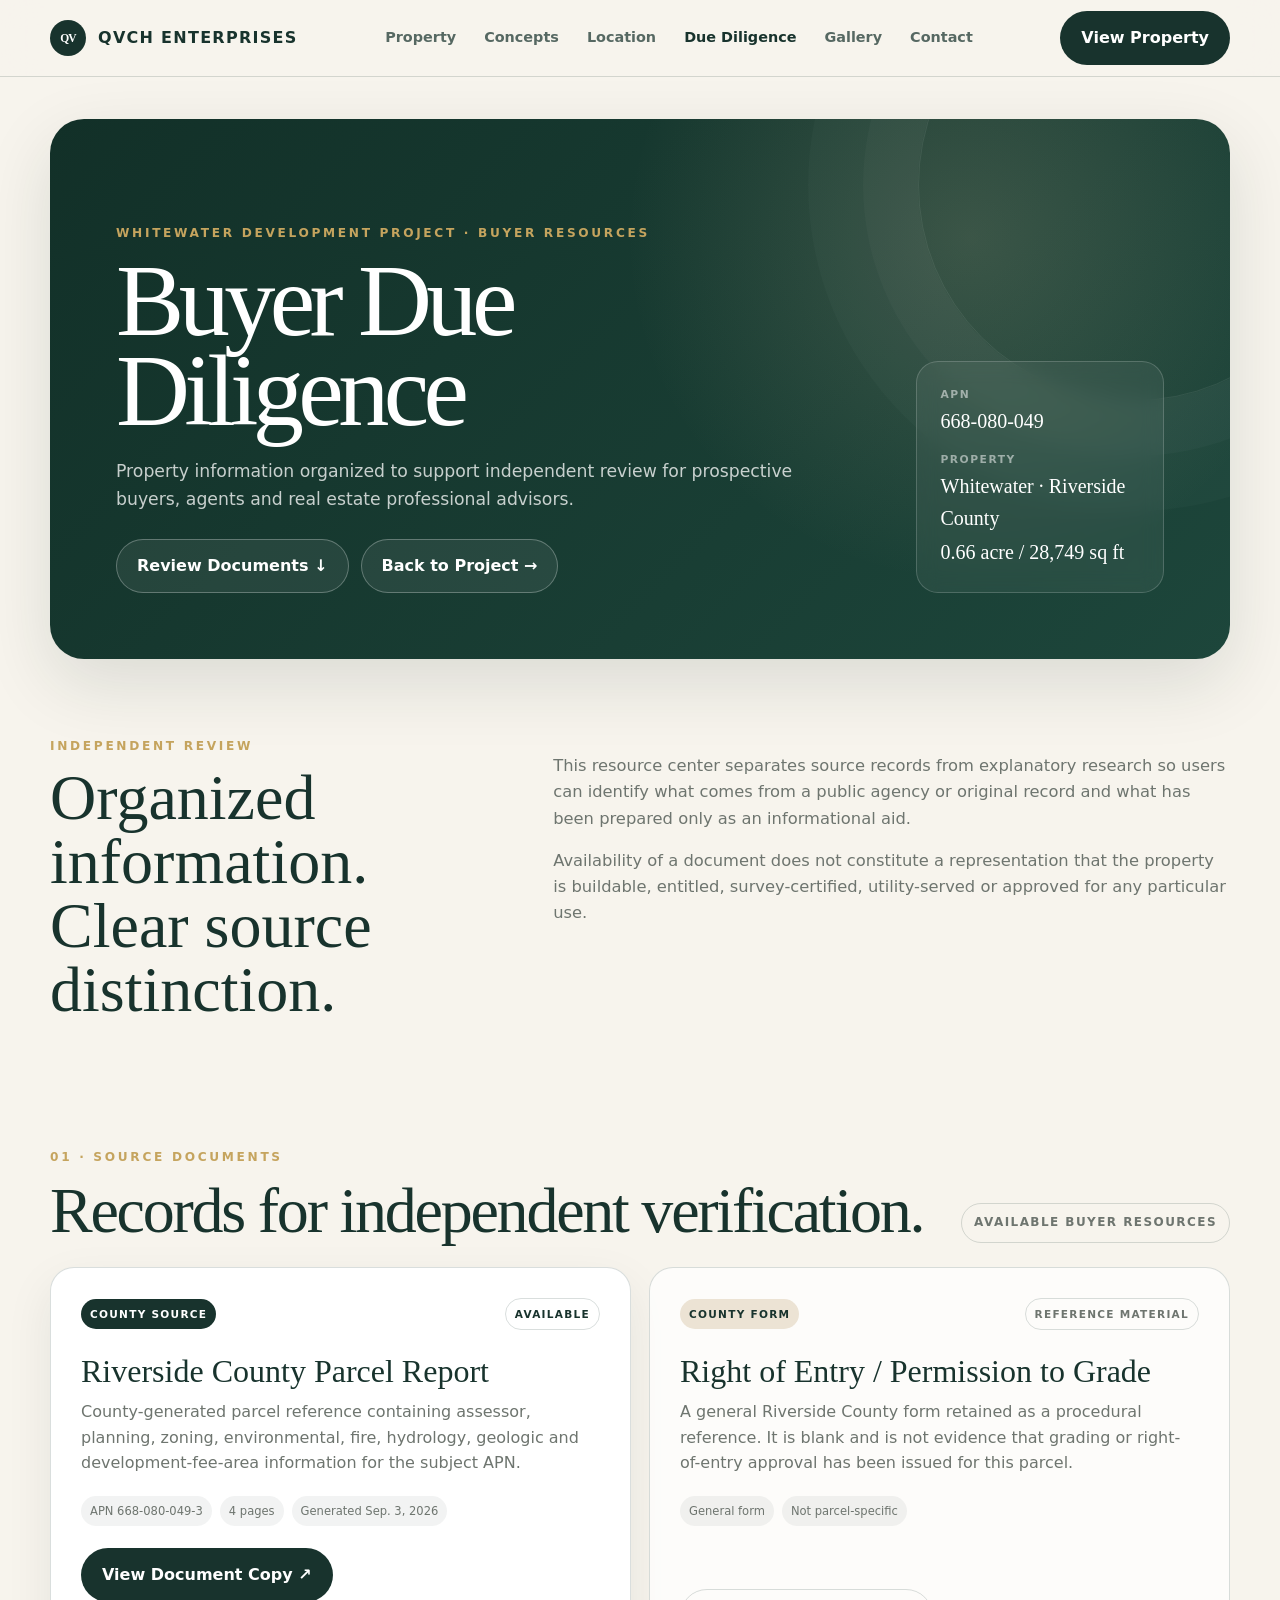
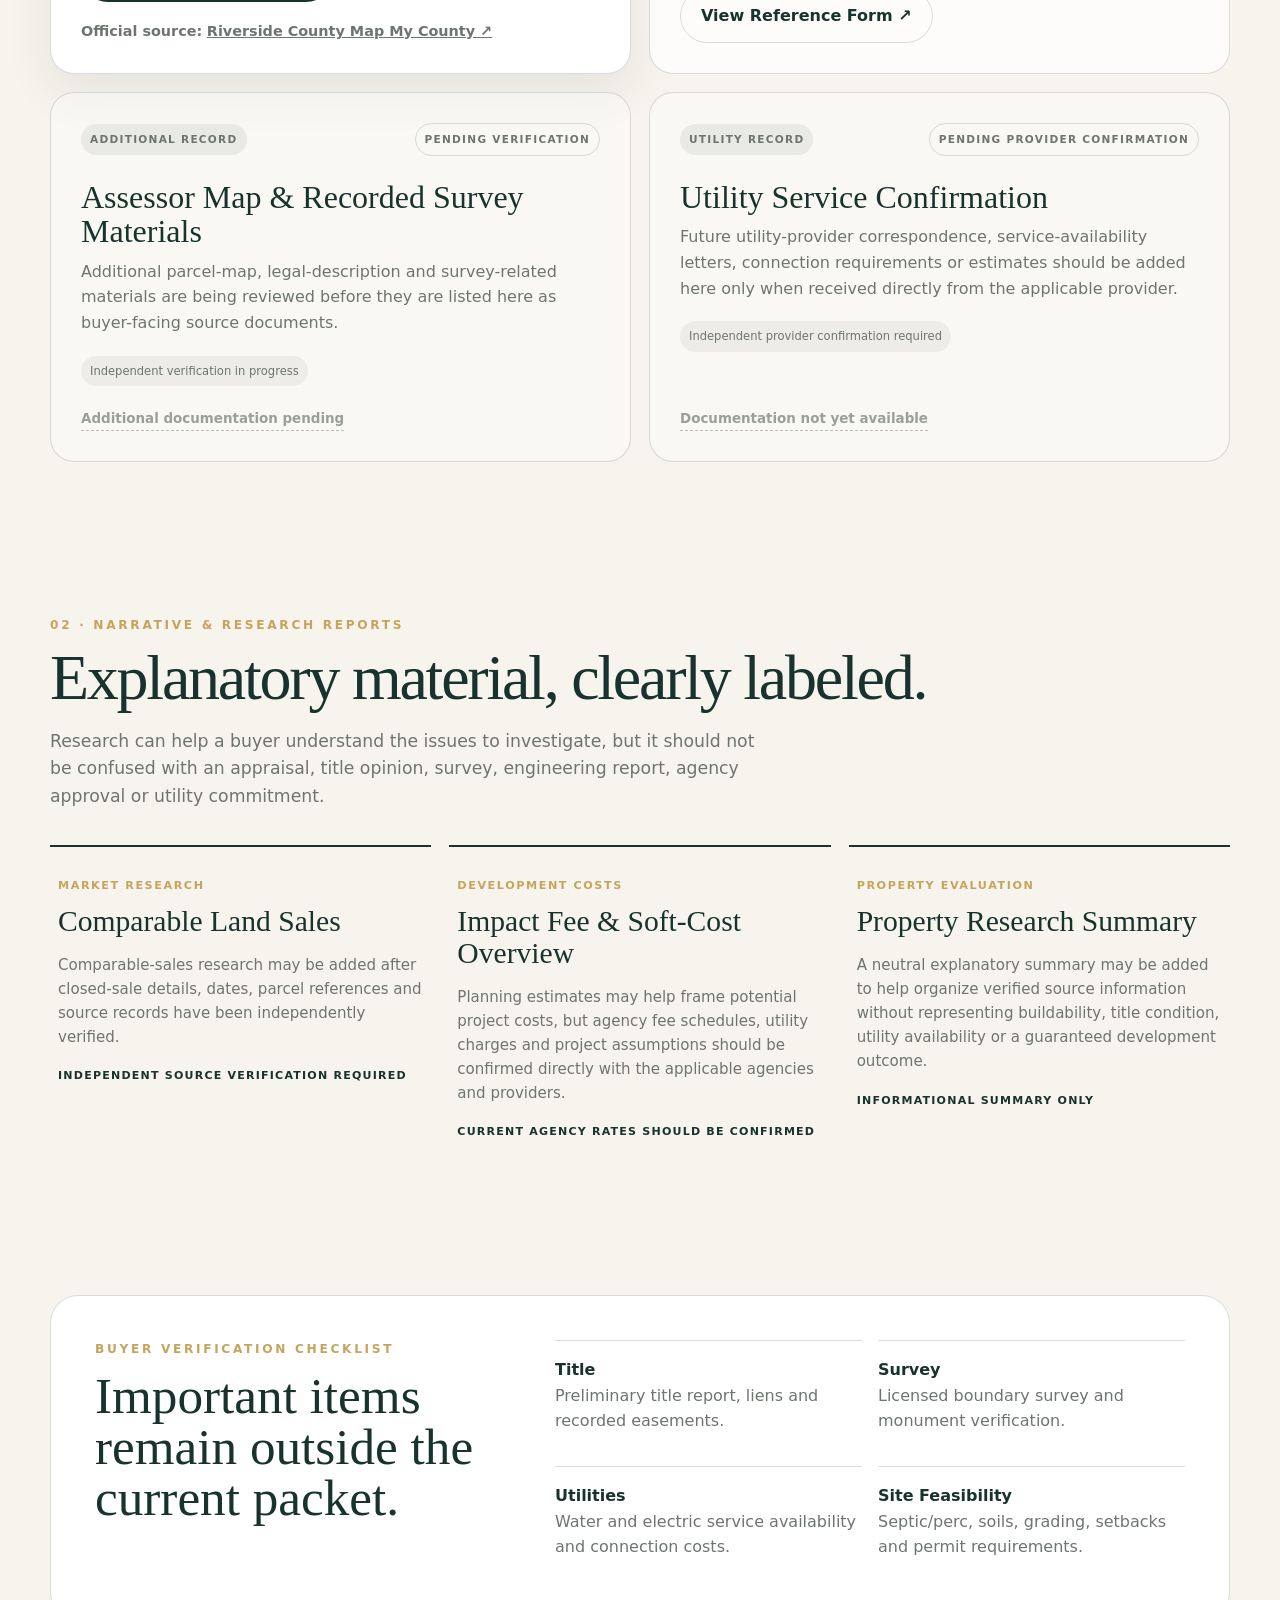
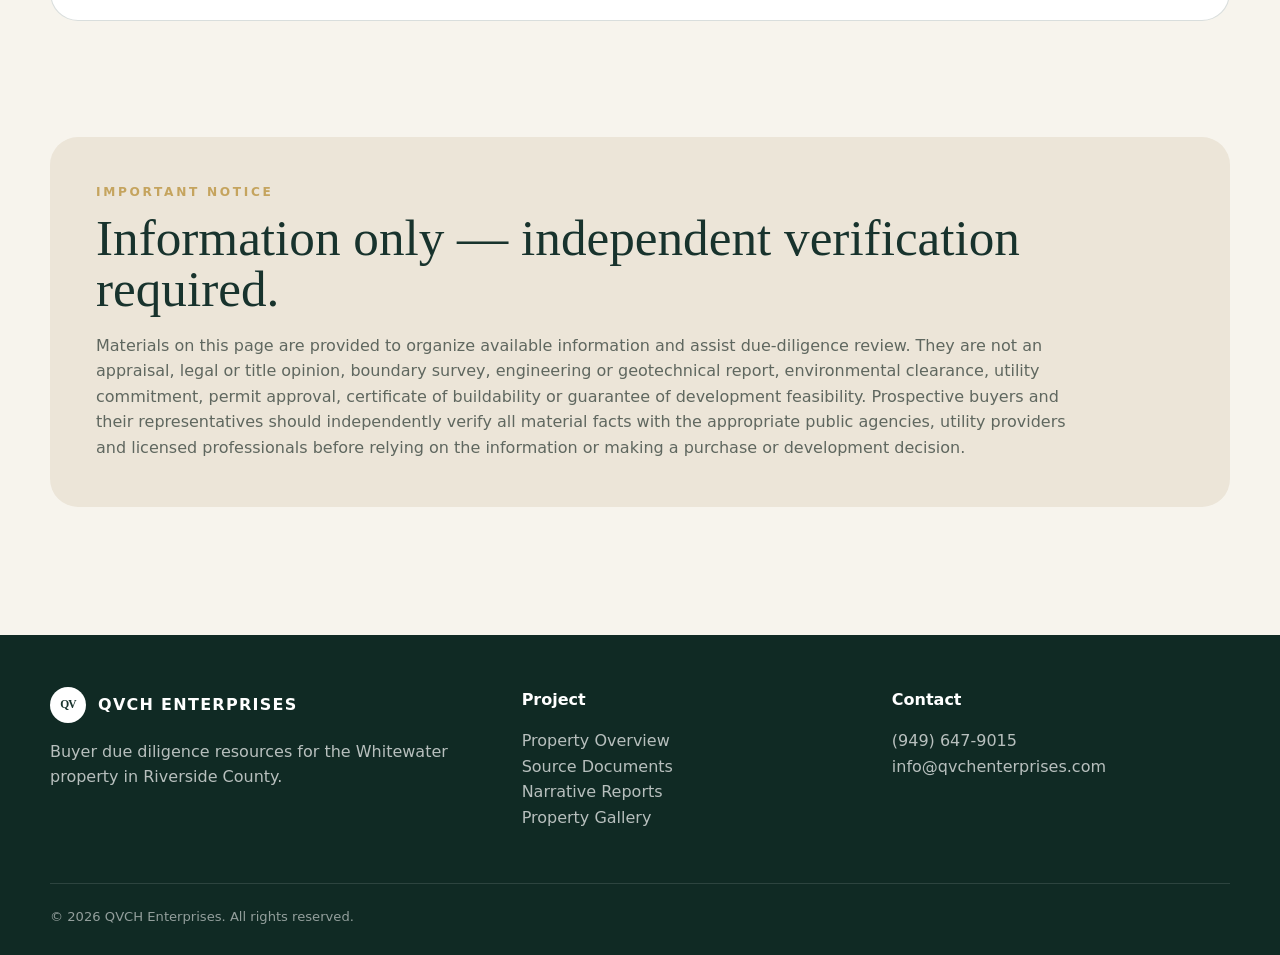
==== due-diligence.html @ a89ef0ac "Publish buyer due diligence page" ====
<!doctype html>
<html lang="en">
<head>
  <meta charset="utf-8">
  <meta name="viewport" content="width=device-width,initial-scale=1">
  <meta name="description" content="Buyer due diligence resources for the Whitewater property by QVCH Enterprises, APN 668-080-049.">
  <title>Buyer Due Diligence | Whitewater Property</title>
  <link rel="stylesheet" href="assets/css/styles-v4.css">
</head>
<body>
<nav class="nav">
  <div class="container nav-inner">
    <a class="brand" href="index.html"><span class="brand-mark brand-qv">QV</span><span>QVCH ENTERPRISES</span></a>
    <button class="menu-btn" aria-label="Open menu" aria-expanded="false">☰</button>
    <div class="nav-links">
      <a href="index.html#property">Property</a>
      <a href="index.html#concepts">Concepts</a>
      <a href="index.html#location">Location</a>
      <a class="active" href="due-diligence.html">Due Diligence</a>
      <a href="index.html#gallery">Gallery</a>
      <a href="index.html#contact">Contact</a>
    </div>
    <a class="nav-cta" href="index.html">View Property</a>
  </div>
</nav>

<header class="dd-hero">
  <div class="container">
    <div class="dd-hero-panel">
      <div class="dd-hero-copy">
        <div class="eyebrow">Whitewater Development Project · Buyer Resources</div>
        <h1>Buyer Due Diligence</h1>
        <p>Property information organized to support independent review for prospective buyers, agents and real estate professional advisors.</p>
        <div class="hero-actions">
          <a class="btn btn-light" href="#source-documents">Review Documents ↓</a>
          <a class="btn btn-light" href="index.html">Back to Project →</a>
        </div>
      </div>
      <div class="dd-hero-note">
        <span>APN</span><strong>668-080-049</strong>
        <span>Property</span><strong>Whitewater · Riverside County</strong><strong>0.66 acre / 28,749 sq ft</strong>
      </div>
    </div>
  </div>
</header>

<section class="section-sm">
  <div class="container dd-intro-grid">
    <div><div class="eyebrow">Independent Review</div><h2>Organized information. Clear source distinction.</h2></div>
    <div>
      <p>This resource center separates source records from explanatory research so users can identify what comes from a public agency or original record and what has been prepared only as an informational aid.</p>
      <p>Availability of a document does not constitute a representation that the property is buildable, entitled, survey-certified, utility-served or approved for any particular use.</p>
    </div>
  </div>
</section>

<section class="section-sm" id="source-documents">
  <div class="container">
    <div class="section-head-row">
      <div><div class="eyebrow">01 · Source Documents</div><h2 class="section-title compact-title">Records for independent verification.</h2></div>
      <span class="dd-status-note">Available buyer resources</span>
    </div>
    <div class="document-grid">
      <article class="document-card featured-doc">
        <div class="doc-top"><span class="doc-type source">County Source</span><span class="doc-status ready">Available</span></div>
        <h3>Riverside County Parcel Report</h3>
        <p>County-generated parcel reference containing assessor, planning, zoning, environmental, fire, hydrology, geologic and development-fee-area information for the subject APN.</p>
        <div class="doc-meta"><span>APN 668-080-049-3</span><span>4 pages</span><span>Generated Sep. 3, 2026</span></div>
        <a class="btn btn-dark" href="https://drive.google.com/file/d/18svM5lJlfaCfnuAw5YhsLQyIYKlV-qm8/view" target="_blank" rel="noopener">View Document Copy ↗</a>
        <p style="margin:18px 0 0;font-size:.9rem;"><strong>Official source:</strong> <a href="https://gis1.countyofriverside.us/Html5Viewer/index.html?viewer=MMC_Public" target="_blank" rel="noopener" style="text-decoration:underline;font-weight:800;">Riverside County Map My County ↗</a></p>
      </article>

      <article class="document-card">
        <div class="doc-top"><span class="doc-type reference">County Form</span><span class="doc-status contextual">Reference Material</span></div>
        <h3>Right of Entry / Permission to Grade</h3>
        <p>A general Riverside County form retained as a procedural reference. It is blank and is not evidence that grading or right-of-entry approval has been issued for this parcel.</p>
        <div class="doc-meta"><span>General form</span><span>Not parcel-specific</span></div>
        <a class="btn btn-outline" href="https://drive.google.com/file/d/1dsmRkIGan6azvP2hgW1dOGWF7chAsEEo/view" target="_blank" rel="noopener">View Reference Form ↗</a>
      </article>

      <article class="document-card muted-doc">
        <div class="doc-top"><span class="doc-type pending">Additional Record</span><span class="doc-status review">Pending Verification</span></div>
        <h3>Assessor Map & Recorded Survey Materials</h3>
        <p>Additional parcel-map, legal-description and survey-related materials are being reviewed before they are listed here as buyer-facing source documents.</p>
        <div class="doc-meta"><span>Independent verification in progress</span></div>
        <span class="disabled-action">Additional documentation pending</span>
      </article>

      <article class="document-card muted-doc">
        <div class="doc-top"><span class="doc-type pending">Utility Record</span><span class="doc-status review">Pending Provider Confirmation</span></div>
        <h3>Utility Service Confirmation</h3>
        <p>Future utility-provider correspondence, service-availability letters, connection requirements or estimates should be added here only when received directly from the applicable provider.</p>
        <div class="doc-meta"><span>Independent provider confirmation required</span></div>
        <span class="disabled-action">Documentation not yet available</span>
      </article>
    </div>
  </div>
</section>

<section class="section" id="narrative-reports">
  <div class="container">
    <div class="eyebrow">02 · Narrative & Research Reports</div>
    <h2 class="section-title">Explanatory material, clearly labeled.</h2>
    <p class="lead">Research can help a buyer understand the issues to investigate, but it should not be confused with an appraisal, title opinion, survey, engineering report, agency approval or utility commitment.</p>
    <div class="report-review-grid">
      <article class="review-card"><span>Market Research</span><h3>Comparable Land Sales</h3><p>Comparable-sales research may be added after closed-sale details, dates, parcel references and source records have been independently verified.</p><strong>INDEPENDENT SOURCE VERIFICATION REQUIRED</strong></article>
      <article class="review-card"><span>Development Costs</span><h3>Impact Fee & Soft-Cost Overview</h3><p>Planning estimates may help frame potential project costs, but agency fee schedules, utility charges and project assumptions should be confirmed directly with the applicable agencies and providers.</p><strong>CURRENT AGENCY RATES SHOULD BE CONFIRMED</strong></article>
      <article class="review-card"><span>Property Evaluation</span><h3>Property Research Summary</h3><p>A neutral explanatory summary may be added to help organize verified source information without representing buildability, title condition, utility availability or a guaranteed development outcome.</p><strong>INFORMATIONAL SUMMARY ONLY</strong></article>
    </div>
  </div>
</section>

<section class="section-sm">
  <div class="container dd-callout">
    <div><div class="eyebrow">Buyer Verification Checklist</div><h2>Important items remain outside the current packet.</h2></div>
    <div class="checklist-grid">
      <p><strong>Title</strong><br>Preliminary title report, liens and recorded easements.</p>
      <p><strong>Survey</strong><br>Licensed boundary survey and monument verification.</p>
      <p><strong>Utilities</strong><br>Water and electric service availability and connection costs.</p>
      <p><strong>Site Feasibility</strong><br>Septic/perc, soils, grading, setbacks and permit requirements.</p>
    </div>
  </div>
</section>

<section class="section-sm">
  <div class="container disclaimer-panel">
    <div class="eyebrow">Important Notice</div>
    <h2>Information only — independent verification required.</h2>
    <p>Materials on this page are provided to organize available information and assist due-diligence review. They are not an appraisal, legal or title opinion, boundary survey, engineering or geotechnical report, environmental clearance, utility commitment, permit approval, certificate of buildability or guarantee of development feasibility. Prospective buyers and their representatives should independently verify all material facts with the appropriate public agencies, utility providers and licensed professionals before relying on the information or making a purchase or development decision.</p>
  </div>
</section>

<footer class="footer">
  <div class="container">
    <div class="footer-grid">
      <div><div class="brand"><span class="brand-mark brand-qv footer-mark">QV</span><span>QVCH ENTERPRISES</span></div><p>Buyer due diligence resources for the Whitewater property in Riverside County.</p></div>
      <div><strong>Project</strong><p><a href="index.html#property">Property Overview</a><br><a href="#source-documents">Source Documents</a><br><a href="#narrative-reports">Narrative Reports</a><br><a href="index.html#gallery">Property Gallery</a></p></div>
      <div><strong>Contact</strong><p><a href="tel:+19496479015">(949) 647-9015</a><br><a href="mailto:info@qvchenterprises.com">info@qvchenterprises.com</a></p></div>
    </div>
    <div class="footer-bottom">© <span data-year></span> QVCH Enterprises. All rights reserved.</div>
  </div>
</footer>

<script>
  document.querySelector('[data-year]').textContent = new Date().getFullYear();
  const menuButton = document.querySelector('.menu-btn');
  const navLinks = document.querySelector('.nav-links');
  menuButton.addEventListener('click', () => {
    const open = navLinks.classList.toggle('open');
    menuButton.setAttribute('aria-expanded', String(open));
  });
</script>
</body>
</html>
---- assets/css/styles-v4.css ----
:root{--ink:#18332d;--ink-2:#284d44;--sand:#d7c3a0;--paper:#f7f4ed;--white:#fff;--muted:#6e756f;--line:rgba(24,51,45,.16);--gold:#c5a45e;--shadow:0 24px 70px rgba(20,42,36,.12)}
*{box-sizing:border-box}html{scroll-behavior:smooth}body{margin:0;font-family:Inter,ui-sans-serif,system-ui,-apple-system,BlinkMacSystemFont,"Segoe UI",sans-serif;background:var(--paper);color:var(--ink);line-height:1.6}a{color:inherit;text-decoration:none}button{font:inherit}.container{width:min(1180px,calc(100% - 40px));margin-inline:auto}.eyebrow{font-size:.76rem;letter-spacing:.22em;text-transform:uppercase;font-weight:800;color:var(--gold)}.section{padding:96px 0}.section-sm{padding:58px 0}.section-title{font-family:Georgia,"Times New Roman",serif;font-size:clamp(2.25rem,5vw,4.9rem);line-height:.98;margin:12px 0 18px;font-weight:500;letter-spacing:-.035em}.lead{font-size:1.08rem;color:var(--muted);max-width:720px}
.nav{position:sticky;top:0;z-index:100;background:rgba(247,244,237,.92);backdrop-filter:blur(18px);border-bottom:1px solid var(--line)}.nav-inner{min-height:76px;display:flex;align-items:center;justify-content:space-between;gap:24px}.brand{display:flex;align-items:center;gap:12px;font-weight:900;letter-spacing:.08em}.brand-mark{width:36px;height:36px;border-radius:50%;display:grid;place-items:center;background:var(--ink);color:white;font-family:Georgia,serif;font-size:1.08rem}.brand-qv{font-size:.72rem;letter-spacing:-.08em;font-family:Georgia,"Times New Roman",serif;font-weight:700}.nav-links{display:flex;align-items:center;gap:28px;font-size:.9rem;font-weight:700}.nav-links a{opacity:.72}.nav-links a:hover,.nav-links a.active{opacity:1}.nav-cta,.btn{display:inline-flex;align-items:center;justify-content:center;gap:10px;padding:13px 20px;border-radius:999px;font-weight:800;border:1px solid transparent;transition:.2s ease}.btn-dark,.nav-cta{background:var(--ink);color:white}.btn-dark:hover,.nav-cta:hover{background:var(--ink-2)}.btn-light{border-color:rgba(255,255,255,.28);color:white;background:rgba(255,255,255,.07)}.btn-outline{border-color:var(--line);background:transparent}.menu-btn{display:none;border:0;background:transparent;font-size:1.5rem;color:var(--ink)}.hero-actions{display:flex;gap:12px;flex-wrap:wrap;margin-top:26px}
.footer{background:#102a24;color:white;padding:52px 0 28px;margin-top:70px}.footer-grid{display:grid;grid-template-columns:1.3fr 1fr 1fr;gap:32px}.footer p,.footer a{color:rgba(255,255,255,.7)}.footer-bottom{border-top:1px solid rgba(255,255,255,.12);margin-top:36px;padding-top:22px;font-size:.82rem;color:rgba(255,255,255,.55)}.footer-mark{background:white;color:var(--ink)}
.section-head-row{display:flex;justify-content:space-between;align-items:end;gap:20px;flex-wrap:wrap;margin-bottom:24px}.compact-title{font-size:clamp(2.5rem,5vw,4.1rem);margin-bottom:0}
.dd-hero{padding:42px 0 20px}.dd-hero-panel{min-height:540px;border-radius:34px;padding:66px;display:grid;grid-template-columns:1.5fr .5fr;gap:54px;align-items:end;background:radial-gradient(circle at 78% 22%,rgba(215,195,160,.18),transparent 34%),linear-gradient(135deg,#123028,#1d463b);color:white;box-shadow:var(--shadow);overflow:hidden;position:relative}.dd-hero-panel:after{content:"";position:absolute;right:-120px;top:-150px;width:430px;height:430px;border:1px solid rgba(255,255,255,.08);border-radius:50%;box-shadow:0 0 0 55px rgba(255,255,255,.025),0 0 0 110px rgba(255,255,255,.018)}.dd-hero-copy{position:relative;z-index:1}.dd-hero-copy h1{font-family:Georgia,serif;font-size:clamp(4rem,8vw,7.4rem);font-weight:500;letter-spacing:-.055em;line-height:.88;margin:12px 0 22px}.dd-hero-copy p{font-size:1.08rem;max-width:720px;color:rgba(255,255,255,.76)}.dd-hero-note{position:relative;z-index:1;padding:24px;border:1px solid rgba(255,255,255,.18);border-radius:22px;background:rgba(255,255,255,.06);backdrop-filter:blur(10px)}.dd-hero-note span{display:block;font-size:.67rem;letter-spacing:.14em;text-transform:uppercase;color:rgba(255,255,255,.52);font-weight:800;margin-top:14px}.dd-hero-note span:first-child{margin-top:0}.dd-hero-note strong{display:block;font-family:Georgia,serif;font-size:1.25rem;font-weight:500;margin-top:2px}
.dd-intro-grid{display:grid;grid-template-columns:.8fr 1.2fr;gap:52px}.dd-intro-grid h2{font-family:Georgia,serif;font-size:clamp(2.6rem,5vw,4.5rem);font-weight:500;line-height:1;margin:10px 0}.dd-intro-grid p{color:var(--muted);font-size:1.02rem}.dd-status-note{font-size:.75rem;letter-spacing:.12em;text-transform:uppercase;font-weight:800;color:var(--muted);padding:9px 12px;border:1px solid var(--line);border-radius:999px}.document-grid{display:grid;grid-template-columns:1fr 1fr;gap:18px}.document-card{border:1px solid var(--line);border-radius:24px;padding:30px;background:rgba(255,255,255,.72);display:flex;flex-direction:column;min-height:330px}.document-card.featured-doc{background:white;box-shadow:0 18px 48px rgba(20,42,36,.08)}.muted-doc{background:rgba(255,255,255,.35)}.doc-top{display:flex;justify-content:space-between;align-items:center;gap:12px;flex-wrap:wrap}.doc-type,.doc-status{font-size:.66rem;letter-spacing:.12em;text-transform:uppercase;font-weight:900;padding:7px 9px;border-radius:999px}.doc-type.source{background:var(--ink);color:white}.doc-type.reference{background:#ece3d4;color:var(--ink)}.doc-type.pending{background:rgba(24,51,45,.07);color:var(--muted)}.doc-status{border:1px solid var(--line)}.doc-status.ready{color:var(--ink)}.doc-status.contextual,.doc-status.review{color:var(--muted)}.document-card h3{font-family:Georgia,serif;font-size:2rem;font-weight:500;line-height:1.08;margin:24px 0 10px}.document-card p{color:var(--muted);margin-top:0}.doc-meta{display:flex;flex-wrap:wrap;gap:8px;margin:4px 0 22px}.doc-meta span{font-size:.72rem;background:rgba(24,51,45,.055);border-radius:999px;padding:6px 9px;color:var(--muted)}.document-card .btn{align-self:flex-start;margin-top:auto}.disabled-action{margin-top:auto;align-self:flex-start;font-weight:800;font-size:.84rem;color:#9a9f9b;border-bottom:1px dashed #b9bdb9}
.report-review-grid{display:grid;grid-template-columns:repeat(3,1fr);gap:18px;margin-top:34px}.review-card{border-top:2px solid var(--ink);padding:24px 8px 0}.review-card>span{font-size:.7rem;letter-spacing:.14em;text-transform:uppercase;font-weight:900;color:var(--gold)}.review-card h3{font-family:Georgia,serif;font-size:1.85rem;line-height:1.08;font-weight:500;margin:10px 0}.review-card p{color:var(--muted);font-size:.94rem}.review-card strong{display:block;margin-top:18px;font-size:.69rem;letter-spacing:.11em;color:var(--ink)}.dd-callout{background:white;border:1px solid var(--line);border-radius:28px;padding:44px;display:grid;grid-template-columns:.8fr 1.2fr;gap:40px}.dd-callout h2{font-family:Georgia,serif;font-size:clamp(2.2rem,4vw,3.5rem);font-weight:500;line-height:1;margin:10px 0}.checklist-grid{display:grid;grid-template-columns:1fr 1fr;gap:16px}.checklist-grid p{margin:0;padding:16px 0;border-top:1px solid var(--line);color:var(--muted)}.checklist-grid strong{color:var(--ink)}.disclaimer-panel{background:#ece5d8;border-radius:28px;padding:46px}.disclaimer-panel h2{font-family:Georgia,serif;font-size:clamp(2.3rem,4vw,3.8rem);font-weight:500;line-height:1;margin:10px 0 18px}.disclaimer-panel p{color:#5f675f;max-width:1000px;margin-bottom:0}
@media(max-width:900px){.nav-links{display:none;position:absolute;left:20px;right:20px;top:74px;background:var(--paper);border:1px solid var(--line);border-radius:18px;padding:18px;flex-direction:column;align-items:flex-start;box-shadow:var(--shadow)}.nav-links.open{display:flex}.menu-btn{display:block}.nav-cta{display:none}.footer-grid{grid-template-columns:1fr 1fr}.footer-grid>div:first-child{grid-column:1/3}.dd-hero-panel,.dd-intro-grid,.dd-callout{grid-template-columns:1fr}.dd-hero-panel{padding:48px 34px}.document-grid,.report-review-grid{grid-template-columns:1fr 1fr}.report-review-grid article:last-child{grid-column:1/3}.checklist-grid{grid-template-columns:1fr 1fr}}
@media(max-width:620px){.container{width:min(100% - 28px,1180px)}.section{padding:72px 0}.footer-grid{grid-template-columns:1fr}.footer-grid>div:first-child{grid-column:auto}.dd-hero{padding-top:20px}.dd-hero-panel{min-height:auto;padding:42px 24px;border-radius:28px}.dd-hero-copy h1{font-size:3.7rem}.document-grid,.report-review-grid,.checklist-grid{grid-template-columns:1fr}.report-review-grid article:last-child{grid-column:auto}.document-card{padding:24px;min-height:0}.dd-callout,.disclaimer-panel{padding:30px 24px}}
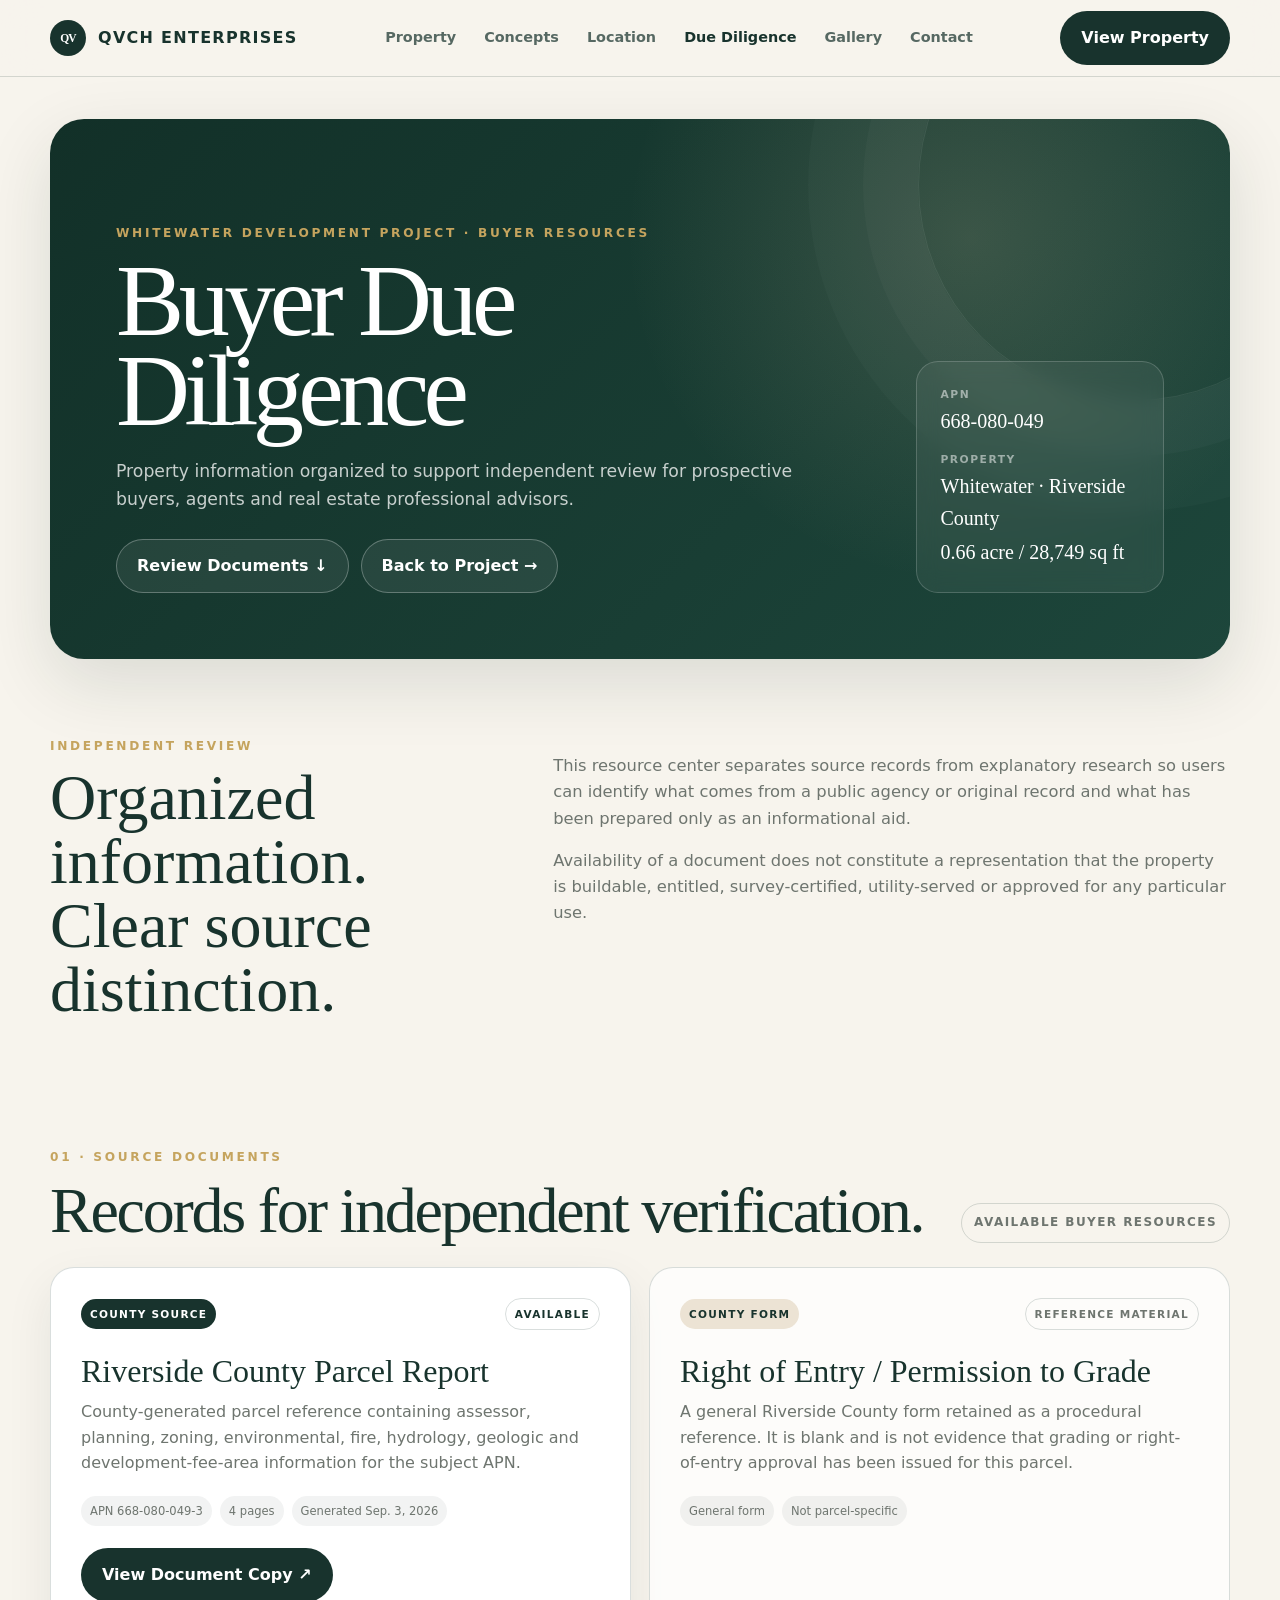
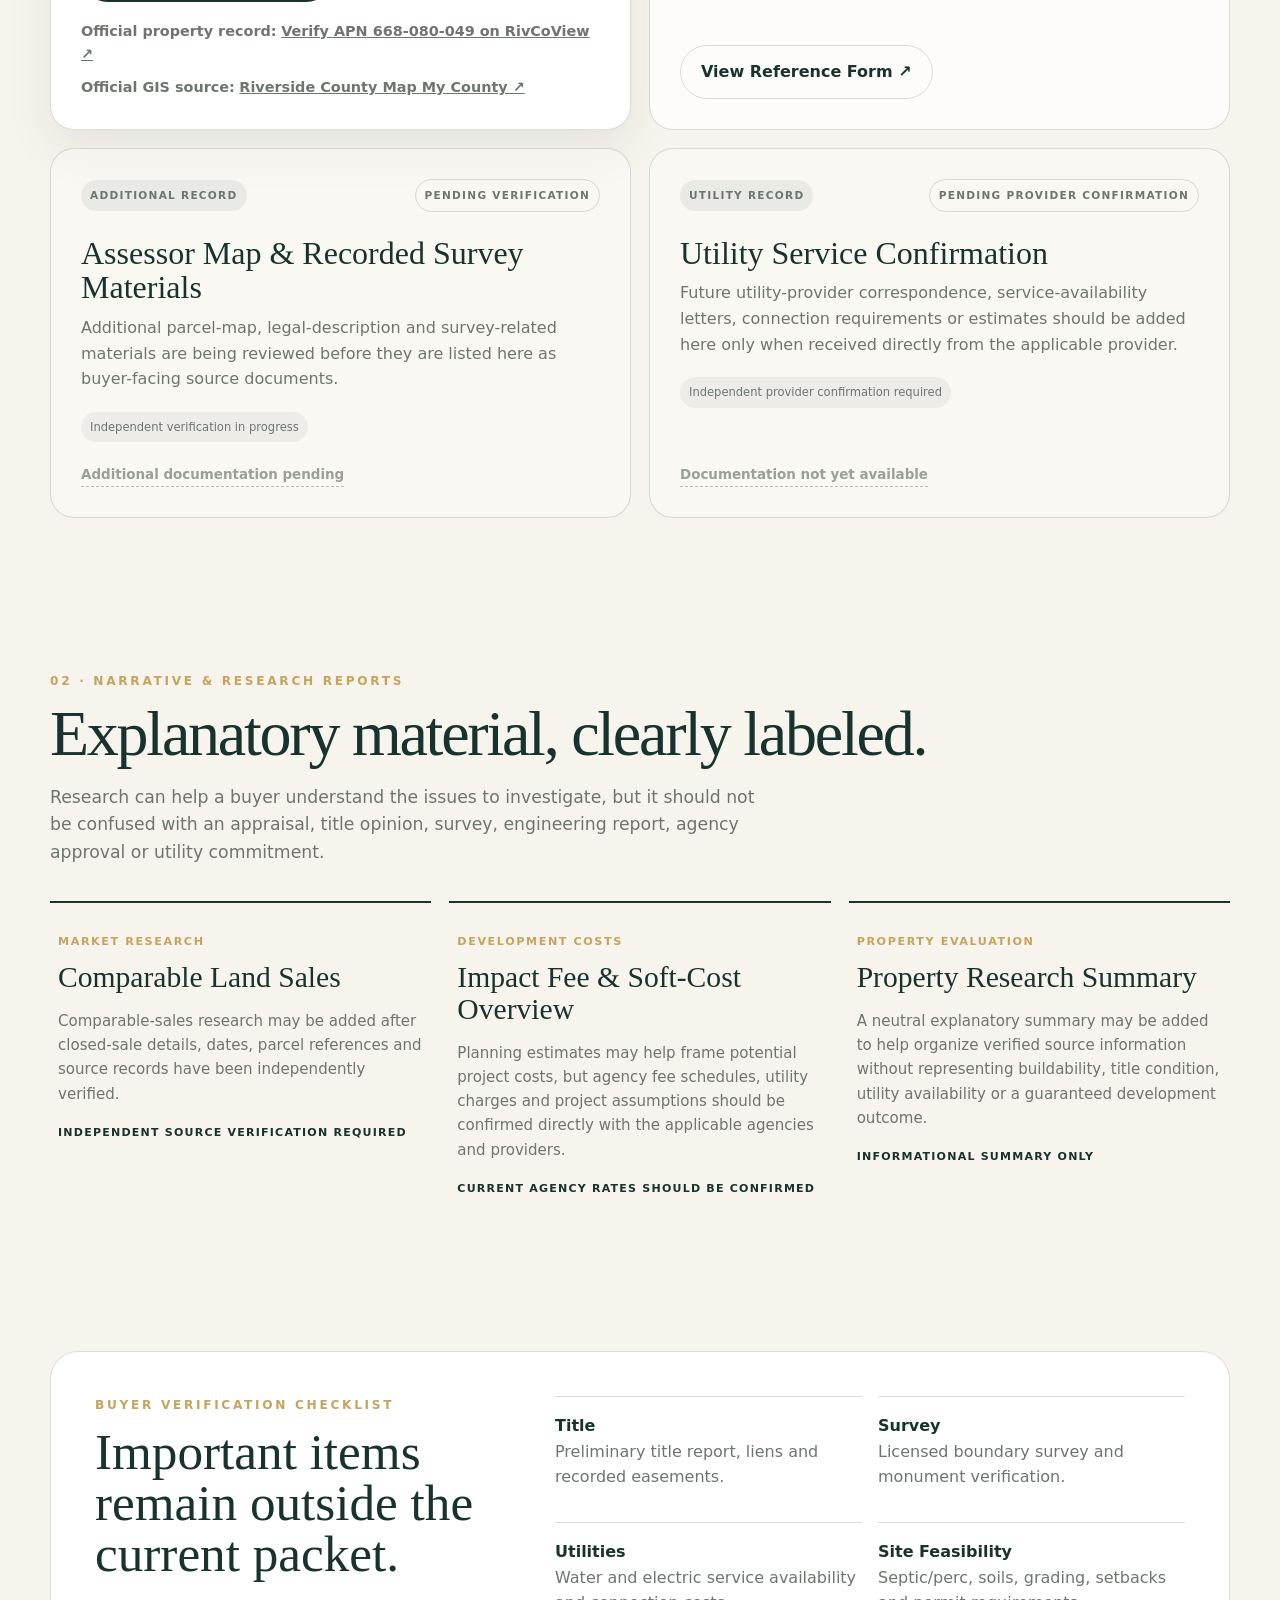
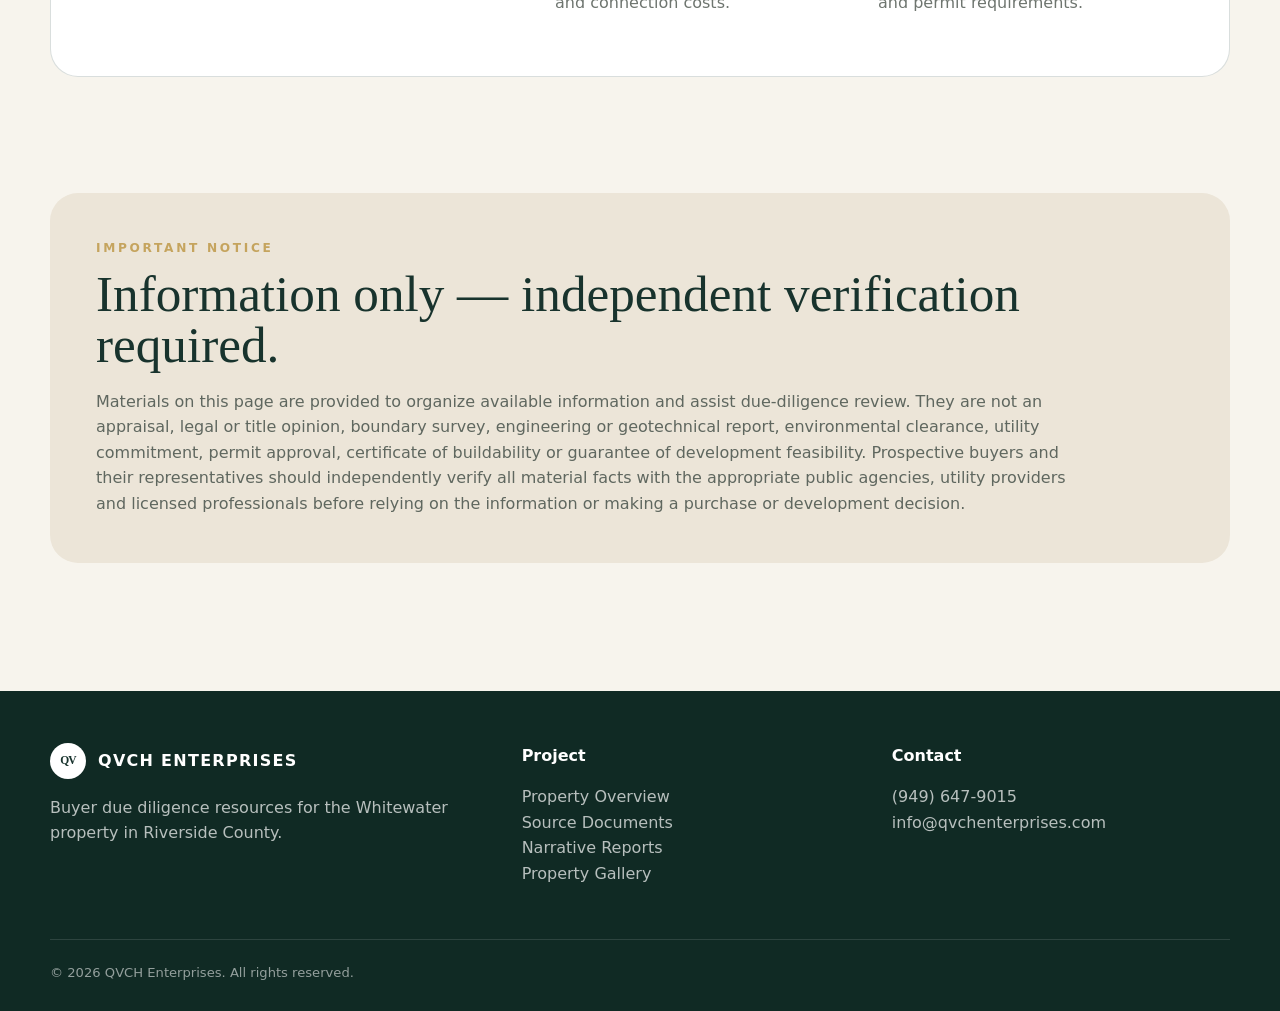
==== commit d268827d: "Add RivCoView as official county parcel source" ====
--- a/due-diligence.html
+++ b/due-diligence.html
@@ -67,7 +67,8 @@
         <p>County-generated parcel reference containing assessor, planning, zoning, environmental, fire, hydrology, geologic and development-fee-area information for the subject APN.</p>
         <div class="doc-meta"><span>APN 668-080-049-3</span><span>4 pages</span><span>Generated Sep. 3, 2026</span></div>
         <a class="btn btn-dark" href="https://drive.google.com/file/d/18svM5lJlfaCfnuAw5YhsLQyIYKlV-qm8/view" target="_blank" rel="noopener">View Document Copy ↗</a>
-        <p style="margin:18px 0 0;font-size:.9rem;"><strong>Official source:</strong> <a href="https://gis1.countyofriverside.us/Html5Viewer/index.html?viewer=MMC_Public" target="_blank" rel="noopener" style="text-decoration:underline;font-weight:800;">Riverside County Map My County ↗</a></p>
+        <p style="margin:18px 0 0;font-size:.9rem;"><strong>Official property record:</strong> <a href="https://rivcoview.rivcoacr.org/#/Property-Search/668080049" target="_blank" rel="noopener" style="text-decoration:underline;font-weight:800;">Verify APN 668-080-049 on RivCoView ↗</a></p>
+        <p style="margin:10px 0 0;font-size:.9rem;"><strong>Official GIS source:</strong> <a href="https://gis1.countyofriverside.us/Html5Viewer/index.html?viewer=MMC_Public" target="_blank" rel="noopener" style="text-decoration:underline;font-weight:800;">Riverside County Map My County ↗</a></p>
       </article>
 
       <article class="document-card">
